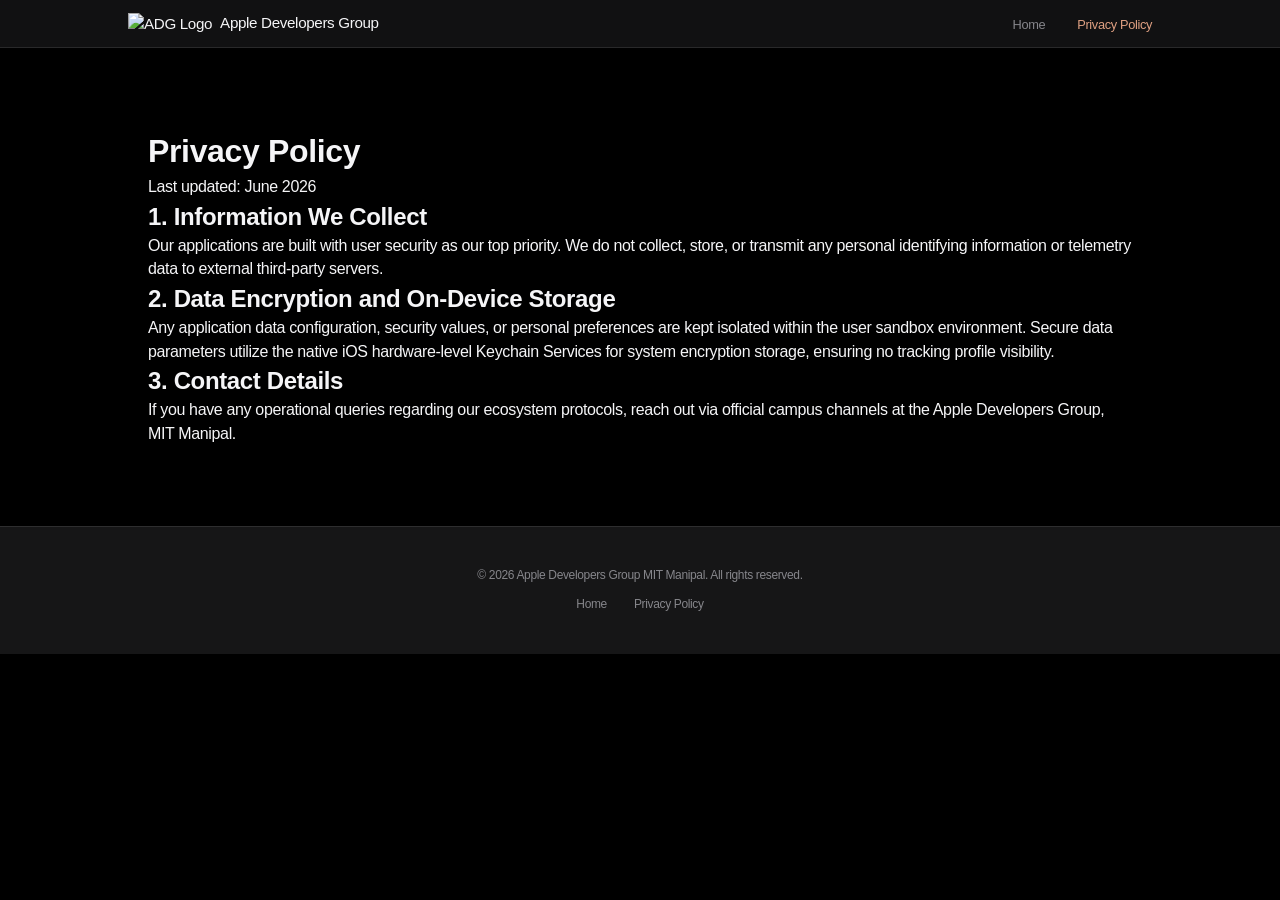
==== docs/privacy.html @ 5d54bd5f "Add privacy policy page to documentation" ====
<!DOCTYPE html>
<html lang="en">
<head>
    <meta charset="UTF-8">
    <meta name="viewport" content="width=device-width, initial-scale=1.0">
    <title>Privacy Policy | Apple Developers Group</title>
    <link rel="stylesheet" href="css/style.css">
</head>
<body>

    <nav class="navbar">
        <a href="index.html" class="nav-brand">
            <img src="assets/ADG_logo.jpeg" alt="ADG Logo" class="nav-logo-img">
            <span>Apple Developers Group</span>
        </a>
        <ul class="nav-links">
            <li><a href="index.html">Home</a></li>
            <li><a href="privacy.html" class="active">Privacy Policy</a></li>
        </ul>
    </nav>

    <div class="main-wrapper">
        <div class="section-container">
            <div class="legal-content">
                <h1>Privacy Policy</h1>
                <div class="date">Last updated: June 2026</div>
                
                <h2>1. Information We Collect</h2>
                <p>Our applications are built with user security as our top priority. We do not collect, store, or transmit any personal identifying information or telemetry data to external third-party servers.</p>
                
                <h2>2. Data Encryption and On-Device Storage</h2>
                <p>Any application data configuration, security values, or personal preferences are kept isolated within the user sandbox environment. Secure data parameters utilize the native iOS hardware-level Keychain Services for system encryption storage, ensuring no tracking profile visibility.</p>
                
                <h2>3. Contact Details</h2>
                <p>If you have any operational queries regarding our ecosystem protocols, reach out via official campus channels at the Apple Developers Group, MIT Manipal.</p>
            </div>
        </div>
    </div>

    <footer class="apple-footer">
        <p>© 2026 Apple Developers Group MIT Manipal. All rights reserved.</p>
        <div class="footer-links">
            <a href="index.html">Home</a>
            <a href="privacy.html">Privacy Policy</a>
        </div>
    </footer>

</body>
</html>
---- docs/css/style.css ----
/* ==========================================================================
   1. Design System & Apple Developer Dark Palette
   ========================================================================== */
:root {
    --bg-main: #000000;          /* Deep pure black */
    --bg-nav: rgba(22, 22, 23, 0.8); /* Apple translucent dark top bar */
    --card-bg: #1c1c1e;          /* Apple system gray 6 dark card background */
    --card-border: rgba(255, 255, 255, 0.08);
    
    /* Typography colors */
    --text-primary: #f5f5f7;     /* Off-white crisp text */
    --text-secondary: #86868b;   /* Apple muted gray text */
    
    /* Logo Accent Colors (Rose Gold / Copper Rust) */
    --accent-copper: #dfa082;    /* Exact hue from ADG_logo.jpeg */
    --accent-hover: #f1b597;     /* Lighter sheen for interactive hover states */
}

/* ==========================================================================
   2. Core System Resets
   ========================================================================== */
* {
    margin: 0;
    padding: 0;
    box-sizing: border-box;
    font-family: -apple-system, BlinkMacSystemFont, "SF Pro Display", "SF Pro Text", "Helvetica Neue", sans-serif;
}

body {
    background-color: var(--bg-main);
    color: var(--text-primary);
    line-height: 1.47059;
    font-weight: 400;
    letter-spacing: -.022em;
    -webkit-font-smoothing: antialiased;
}

/* ==========================================================================
   3. Apple Style Fixed Navigation Bar
   ========================================================================== */
.navbar {
    position: fixed;
    top: 0;
    width: 100%;
    z-index: 9999;
    display: flex;
    justify-content: space-between;
    align-items: center;
    padding: 0 10%;
    height: 48px;                /* Slim Apple developer standard bar height */
    background-color: var(--bg-nav);
    backdrop-filter: blur(20px);
    -webkit-backdrop-filter: blur(20px);
    border-bottom: 1px solid rgba(255, 255, 255, 0.1);
}

.nav-brand {
    display: flex;
    align-items: center;
    gap: 8px;
    text-decoration: none;
    color: var(--text-primary);
    font-weight: 500;
    font-size: 0.95rem;
}

.nav-logo-img {
    height: 22px;                /* Proportional scaling for the navbar icon */
    width: auto;
}

.nav-links {
    display: flex;
    list-style: none;
    gap: 32px;
}

.nav-links a {
    text-decoration: none;
    color: var(--text-secondary);
    font-size: 0.8rem;
    font-weight: 400;
    transition: color 0.3s cubic-bezier(0.25, 1, 0.5, 1);
}

.nav-links a:hover, 
.nav-links a.active {
    color: var(--accent-copper);
}

/* ==========================================================================
   4. Layout Containers & Grid Sections
   ========================================================================== */
.main-wrapper {
    margin-top: 48px; /* Prevents text from slipping behind the pinned bar */
}

/* Developer Site Inspired Large Hero Section */
.hero-section {
    text-align: center;
    padding: 100px 20px 80px 20px;
    background: linear-gradient(180deg, #161617 0%, #000000 100%);
    border-bottom: 1px solid rgba(255, 255, 255, 0.05);
}

.hero-section h1 {
    font-size: 3.5rem;
    font-weight: 700;
    letter-spacing: -0.015em;
    color: var(--text-primary);
    margin-bottom: 16px;
}

.hero-section h1 span {
    background: linear-gradient(135deg, #ffffff 30%, var(--accent-copper) 100%);
    -webkit-background-clip: text;
    -webkit-text-fill-color: transparent;
}

.hero-section p {
    font-size: 1.35rem;
    color: var(--text-secondary);
    max-width: 750px;
    margin: 0 auto 36px auto;
    font-weight: 400;
}

/* Apple Pill Style Buttons */
.apple-btn {
    display: inline-block;
    background-color: var(--accent-copper);
    color: #000000;
    text-decoration: none;
    padding: 10px 22px;
    border-radius: 980px;
    font-weight: 500;
    font-size: 0.85rem;
    letter-spacing: -0.01em;
    transition: all 0.2s ease;
}

.apple-btn:hover {
    background-color: var(--accent-hover);
    transform: translateY(-1px);
}

/* Grid Wrapper matching standard Apple Desktop grid specs */
.section-container {
    max-width: 1024px;
    margin: 0 auto;
    padding: 80px 20px;
}

.section-title {
    font-size: 2rem;
    font-weight: 600;
    letter-spacing: -0.01em;
    margin-bottom: 40px;
    border-bottom: 1px solid rgba(255, 255, 255, 0.1);
    padding-bottom: 12px;
}

/* Grid setup for updates/events */
.apple-grid {
    display: grid;
    grid-template-columns: repeat(2, 1fr); /* 2 Column layout for features */
    gap: 28px;
}

/* Styled Content Containers inspired by Card structures */
.apple-card {
    background: var(--card-bg);
    border: 1px solid var(--card-border);
    border-radius: 14px;
    padding: 32px;
    transition: transform 0.3s ease, border-color 0.3s ease;
}

.apple-card:hover {
    border-color: rgba(223, 160, 130, 0.3); /* Subtle accent glow when hovered */
}

.card-tag {
    font-size: 0.75rem;
    font-weight: 600;
    text-transform: uppercase;
    color: var(--accent-copper);
    letter-spacing: 0.05em;
    margin-bottom: 12px;
}

.apple-card h3 {
    font-size: 1.4rem;
    font-weight: 600;
    margin-bottom: 12px;
}

.apple-card p {
    color: var(--text-secondary);
    font-size: 0.95rem;
    line-height: 1.5;
}

/* Core Board Team Grid Layout */
.team-grid {
    display: grid;
    grid-template-columns: repeat(3, 1fr); /* Clean 3 column display */
    gap: 24px;
}

.member-card {
    background: var(--card-bg);
    border: 1px solid var(--card-border);
    border-radius: 14px;
    overflow: hidden;
    text-align: center;
    padding-bottom: 20px;
}

.member-photo-placeholder {
    width: 100%;
    height: 280px;
    background-color: #2c2c2e;
    background-size: cover;
    background-position: center;
}

.member-card h4 {
    font-size: 1.1rem;
    font-weight: 600;
    margin: 16px 0 4px 0;
}

.member-card span {
    font-size: 0.75rem;
    text-transform: uppercase;
    letter-spacing: 0.05em;
    color: var(--text-secondary);
}

/* Footer Documentation Links */
.apple-footer {
    border-top: 1px solid rgba(255, 255, 255, 0.1);
    background-color: #161617;
    padding: 40px 20px;
    text-align: center;
    font-size: 0.75rem;
    color: var(--text-secondary);
}

.footer-links {
    margin-top: 12px;
}

.footer-links a {
    color: var(--text-secondary);
    text-decoration: none;
    margin: 0 12px;
}

.footer-links a:hover {
    color: var(--accent-copper);
}

/* ==========================================================================
   5. Responsive Mobile Fallbacks
   ========================================================================== */
@media (max-width: 768px) {
    .apple-grid, .team-grid {
        grid-template-columns: 1fr; /* Stack vertically smoothly on compact screens */
    }
    .hero-section h1 {
        font-size: 2.3rem;
    }
}
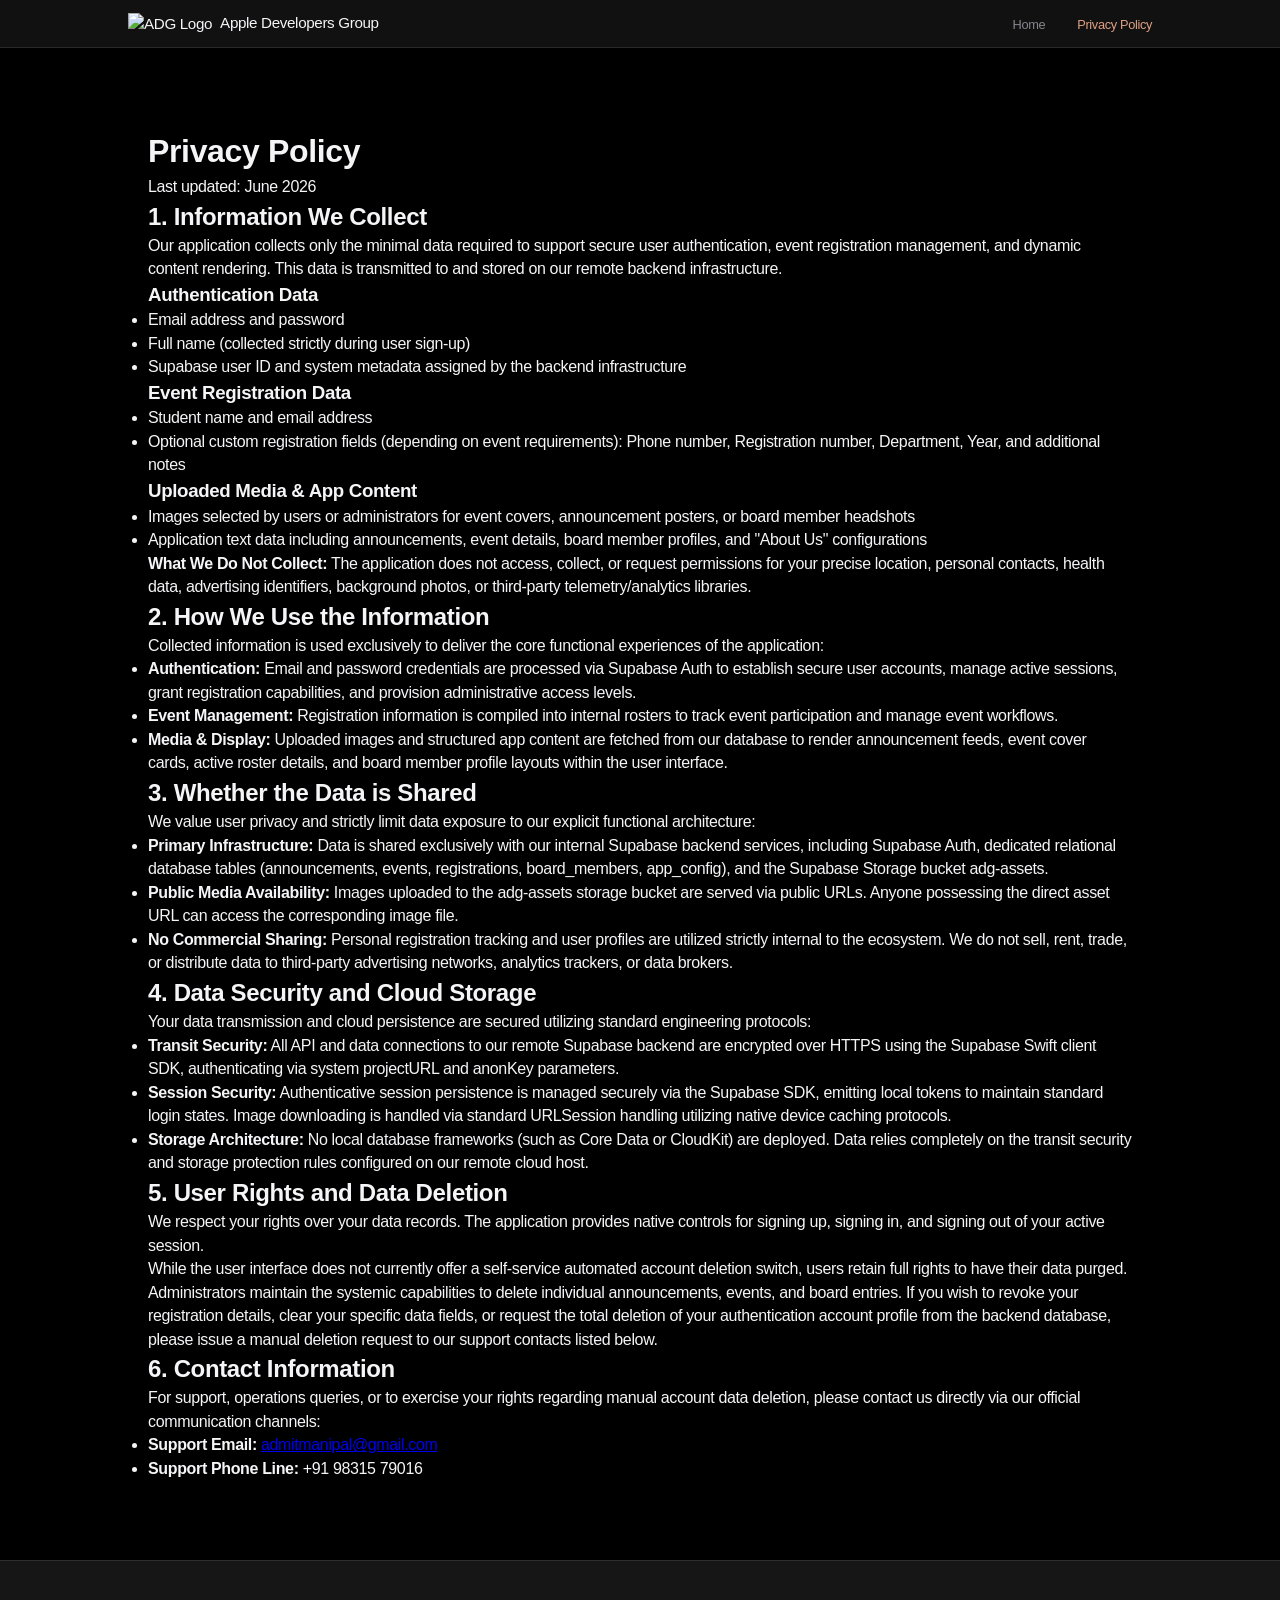
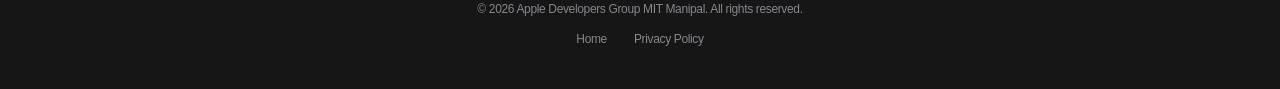
==== commit 537be7c5: "Version 3" ====
--- a/docs/privacy.html
+++ b/docs/privacy.html
@@ -26,13 +26,62 @@
                 <div class="date">Last updated: June 2026</div>
                 
                 <h2>1. Information We Collect</h2>
-                <p>Our applications are built with user security as our top priority. We do not collect, store, or transmit any personal identifying information or telemetry data to external third-party servers.</p>
+                <p>Our application collects only the minimal data required to support secure user authentication, event registration management, and dynamic content rendering. This data is transmitted to and stored on our remote backend infrastructure.</p>
                 
-                <h2>2. Data Encryption and On-Device Storage</h2>
-                <p>Any application data configuration, security values, or personal preferences are kept isolated within the user sandbox environment. Secure data parameters utilize the native iOS hardware-level Keychain Services for system encryption storage, ensuring no tracking profile visibility.</p>
+                <h3>Authentication Data</h3>
+                <ul>
+                    <li>Email address and password</li>
+                    <li>Full name (collected strictly during user sign-up)</li>
+                    <li>Supabase user ID and system metadata assigned by the backend infrastructure</li>
+                </ul>
+
+                <h3>Event Registration Data</h3>
+                <ul>
+                    <li>Student name and email address</li>
+                    <li>Optional custom registration fields (depending on event requirements): Phone number, Registration number, Department, Year, and additional notes</li>
+                </ul>
+
+                <h3>Uploaded Media & App Content</h3>
+                <ul>
+                    <li>Images selected by users or administrators for event covers, announcement posters, or board member headshots</li>
+                    <li>Application text data including announcements, event details, board member profiles, and "About Us" configurations</li>
+                </ul>
+                <p><strong>What We Do Not Collect:</strong> The application does not access, collect, or request permissions for your precise location, personal contacts, health data, advertising identifiers, background photos, or third-party telemetry/analytics libraries.</p>
                 
-                <h2>3. Contact Details</h2>
-                <p>If you have any operational queries regarding our ecosystem protocols, reach out via official campus channels at the Apple Developers Group, MIT Manipal.</p>
+                <h2>2. How We Use the Information</h2>
+                <p>Collected information is used exclusively to deliver the core functional experiences of the application:</p>
+                <ul>
+                    <li><strong>Authentication:</strong> Email and password credentials are processed via Supabase Auth to establish secure user accounts, manage active sessions, grant registration capabilities, and provision administrative access levels.</li>
+                    <li><strong>Event Management:</strong> Registration information is compiled into internal rosters to track event participation and manage event workflows.</li>
+                    <li><strong>Media & Display:</strong> Uploaded images and structured app content are fetched from our database to render announcement feeds, event cover cards, active roster details, and board member profile layouts within the user interface.</li>
+                </ul>
+                
+                <h2>3. Whether the Data is Shared</h2>
+                <p>We value user privacy and strictly limit data exposure to our explicit functional architecture:</p>
+                <ul>
+                    <li><strong>Primary Infrastructure:</strong> Data is shared exclusively with our internal Supabase backend services, including Supabase Auth, dedicated relational database tables (<code>announcements</code>, <code>events</code>, <code>registrations</code>, <code>board_members</code>, <code>app_config</code>), and the Supabase Storage bucket <code>adg-assets</code>.</li>
+                    <li><strong>Public Media Availability:</strong> Images uploaded to the <code>adg-assets</code> storage bucket are served via public URLs. Anyone possessing the direct asset URL can access the corresponding image file.</li>
+                    <li><strong>No Commercial Sharing:</strong> Personal registration tracking and user profiles are utilized strictly internal to the ecosystem. We do not sell, rent, trade, or distribute data to third-party advertising networks, analytics trackers, or data brokers.</li>
+                </ul>
+                
+                <h2>4. Data Security and Cloud Storage</h2>
+                <p>Your data transmission and cloud persistence are secured utilizing standard engineering protocols:</p>
+                <ul>
+                    <li><strong>Transit Security:</strong> All API and data connections to our remote Supabase backend are encrypted over HTTPS using the Supabase Swift client SDK, authenticating via system <code>projectURL</code> and <code>anonKey</code> parameters.</li>
+                    <li><strong>Session Security:</strong> Authenticative session persistence is managed securely via the Supabase SDK, emitting local tokens to maintain standard login states. Image downloading is handled via standard <code>URLSession</code> handling utilizing native device caching protocols.</li>
+                    <li><strong>Storage Architecture:</strong> No local database frameworks (such as Core Data or CloudKit) are deployed. Data relies completely on the transit security and storage protection rules configured on our remote cloud host.</li>
+                </ul>
+
+                <h2>5. User Rights and Data Deletion</h2>
+                <p>We respect your rights over your data records. The application provides native controls for signing up, signing in, and signing out of your active session.</p>
+                <p>While the user interface does not currently offer a self-service automated account deletion switch, users retain full rights to have their data purged. Administrators maintain the systemic capabilities to delete individual announcements, events, and board entries. If you wish to revoke your registration details, clear your specific data fields, or request the total deletion of your authentication account profile from the backend database, please issue a manual deletion request to our support contacts listed below.</p>
+                
+                <h2>6. Contact Information</h2>
+                <p>For support, operations queries, or to exercise your rights regarding manual account data deletion, please contact us directly via our official communication channels:</p>
+                <ul>
+                    <li><strong>Support Email:</strong> <a href="mailto:admitmanipal@gmail.com">admitmanipal@gmail.com</a></li>
+                    <li><strong>Support Phone Line:</strong> +91 98315 79016</li>
+                </ul>
             </div>
         </div>
     </div>
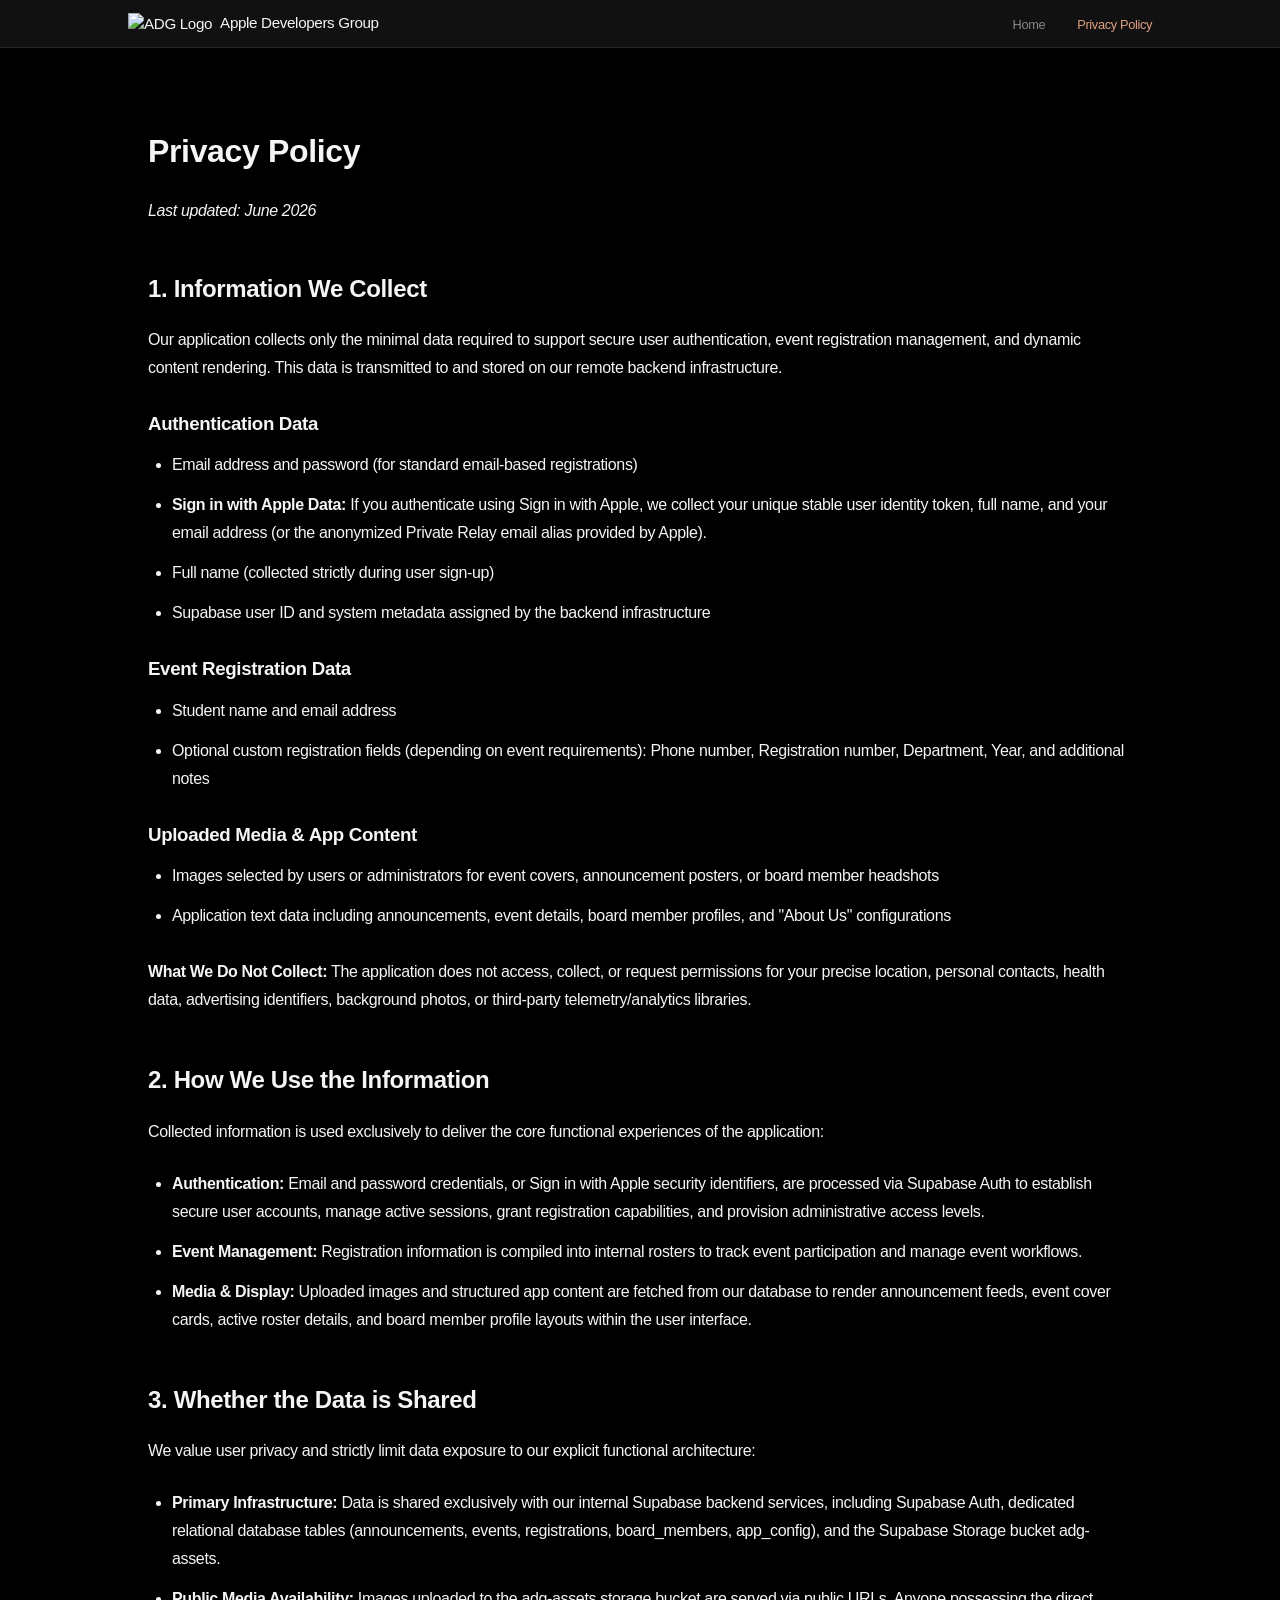
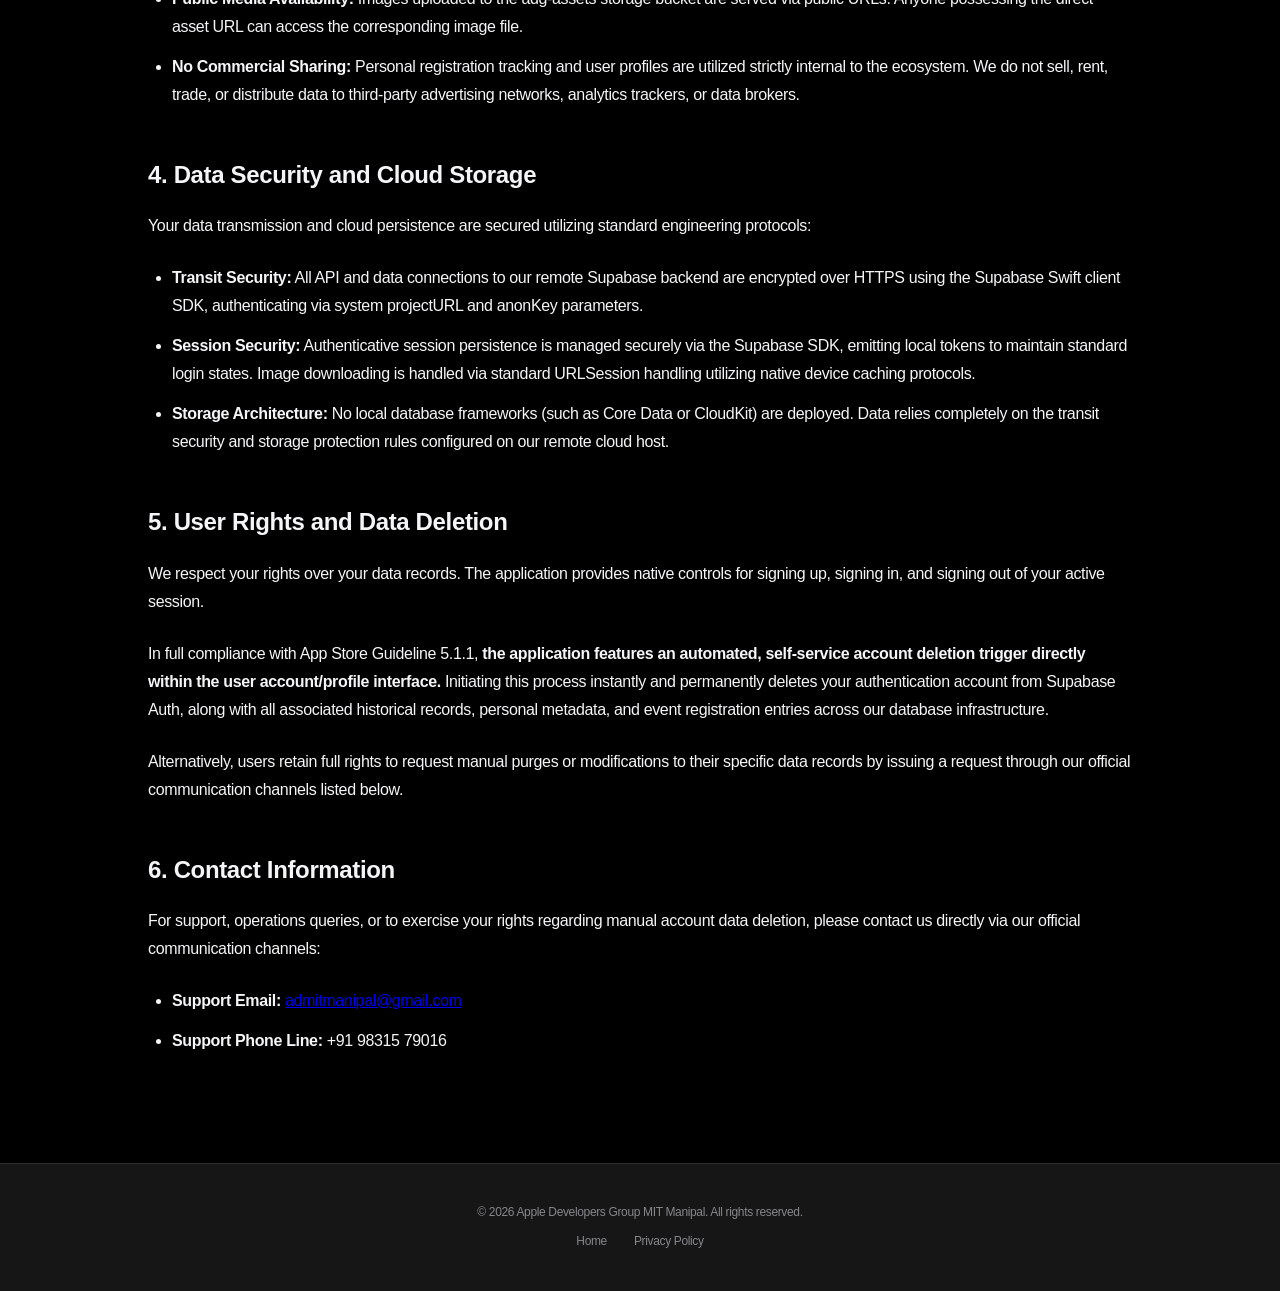
==== commit 639de412: "New privacy policy after sign in with apple" ====
--- a/docs/privacy.html
+++ b/docs/privacy.html
@@ -5,6 +5,36 @@
     <meta name="viewport" content="width=device-width, initial-scale=1.0">
     <title>Privacy Policy | Apple Developers Group</title>
     <link rel="stylesheet" href="css/style.css">
+    <style>
+        /* Enhanced readability tweaks over existing styles */
+        .legal-content h1 {
+            margin-bottom: 24px;
+        }
+        .legal-content .date {
+            margin-bottom: 40px;
+            font-style: italic;
+        }
+        .legal-content h2 {
+            margin-top: 48px;
+            margin-bottom: 20px;
+        }
+        .legal-content h3 {
+            margin-top: 28px;
+            margin-bottom: 14px;
+        }
+        .legal-content p {
+            line-height: 1.75;
+            margin-bottom: 24px;
+        }
+        .legal-content ul {
+            margin-bottom: 28px;
+            padding-left: 24px;
+        }
+        .legal-content li {
+            line-height: 1.75;
+            margin-bottom: 12px; /* Adds breathing room between bullet points */
+        }
+    </style>
 </head>
 <body>
 
@@ -30,7 +60,8 @@
                 
                 <h3>Authentication Data</h3>
                 <ul>
-                    <li>Email address and password</li>
+                    <li>Email address and password (for standard email-based registrations)</li>
+                    <li><strong>Sign in with Apple Data:</strong> If you authenticate using Sign in with Apple, we collect your unique stable user identity token, full name, and your email address (or the anonymized Private Relay email alias provided by Apple).</li>
                     <li>Full name (collected strictly during user sign-up)</li>
                     <li>Supabase user ID and system metadata assigned by the backend infrastructure</li>
                 </ul>
@@ -51,7 +82,7 @@
                 <h2>2. How We Use the Information</h2>
                 <p>Collected information is used exclusively to deliver the core functional experiences of the application:</p>
                 <ul>
-                    <li><strong>Authentication:</strong> Email and password credentials are processed via Supabase Auth to establish secure user accounts, manage active sessions, grant registration capabilities, and provision administrative access levels.</li>
+                    <li><strong>Authentication:</strong> Email and password credentials, or Sign in with Apple security identifiers, are processed via Supabase Auth to establish secure user accounts, manage active sessions, grant registration capabilities, and provision administrative access levels.</li>
                     <li><strong>Event Management:</strong> Registration information is compiled into internal rosters to track event participation and manage event workflows.</li>
                     <li><strong>Media & Display:</strong> Uploaded images and structured app content are fetched from our database to render announcement feeds, event cover cards, active roster details, and board member profile layouts within the user interface.</li>
                 </ul>
@@ -74,7 +105,8 @@
 
                 <h2>5. User Rights and Data Deletion</h2>
                 <p>We respect your rights over your data records. The application provides native controls for signing up, signing in, and signing out of your active session.</p>
-                <p>While the user interface does not currently offer a self-service automated account deletion switch, users retain full rights to have their data purged. Administrators maintain the systemic capabilities to delete individual announcements, events, and board entries. If you wish to revoke your registration details, clear your specific data fields, or request the total deletion of your authentication account profile from the backend database, please issue a manual deletion request to our support contacts listed below.</p>
+                <p>In full compliance with App Store Guideline 5.1.1, <strong>the application features an automated, self-service account deletion trigger directly within the user account/profile interface.</strong> Initiating this process instantly and permanently deletes your authentication account from Supabase Auth, along with all associated historical records, personal metadata, and event registration entries across our database infrastructure.</p>
+                <p>Alternatively, users retain full rights to request manual purges or modifications to their specific data records by issuing a request through our official communication channels listed below.</p>
                 
                 <h2>6. Contact Information</h2>
                 <p>For support, operations queries, or to exercise your rights regarding manual account data deletion, please contact us directly via our official communication channels:</p>
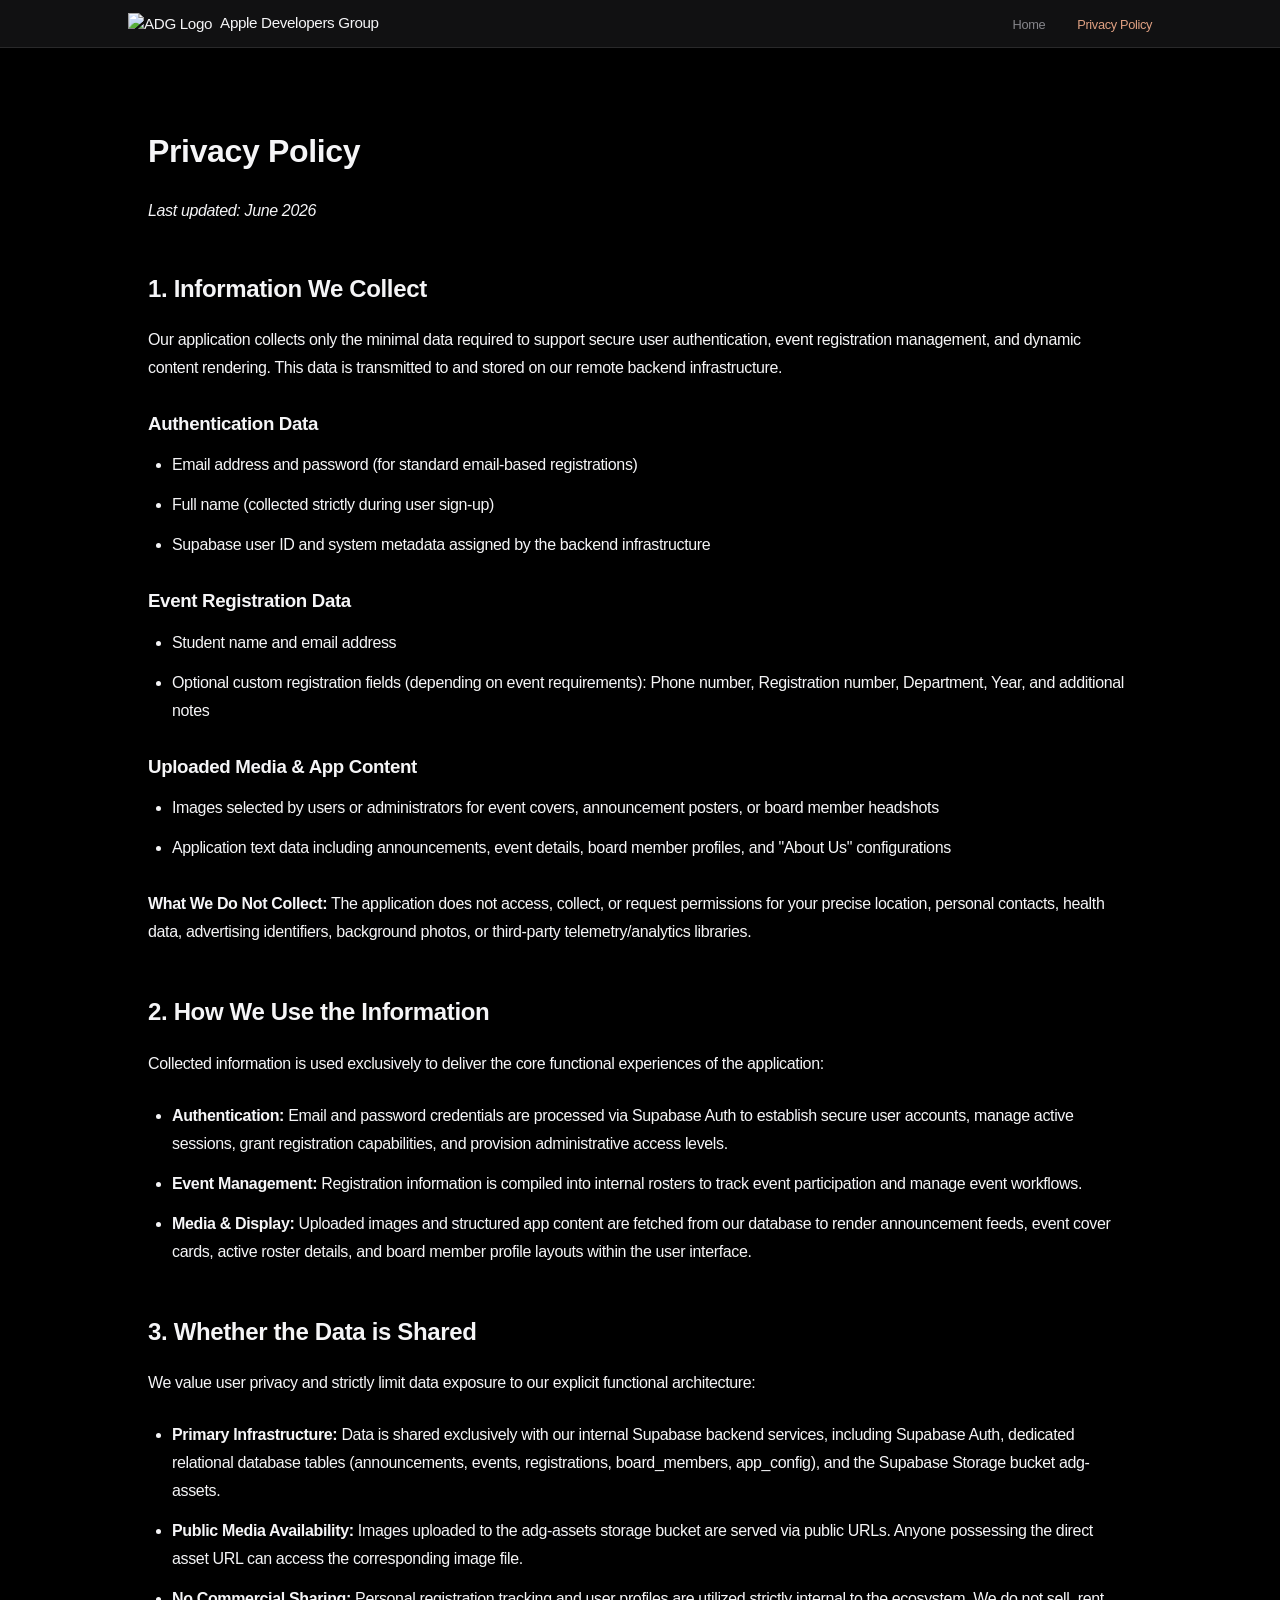
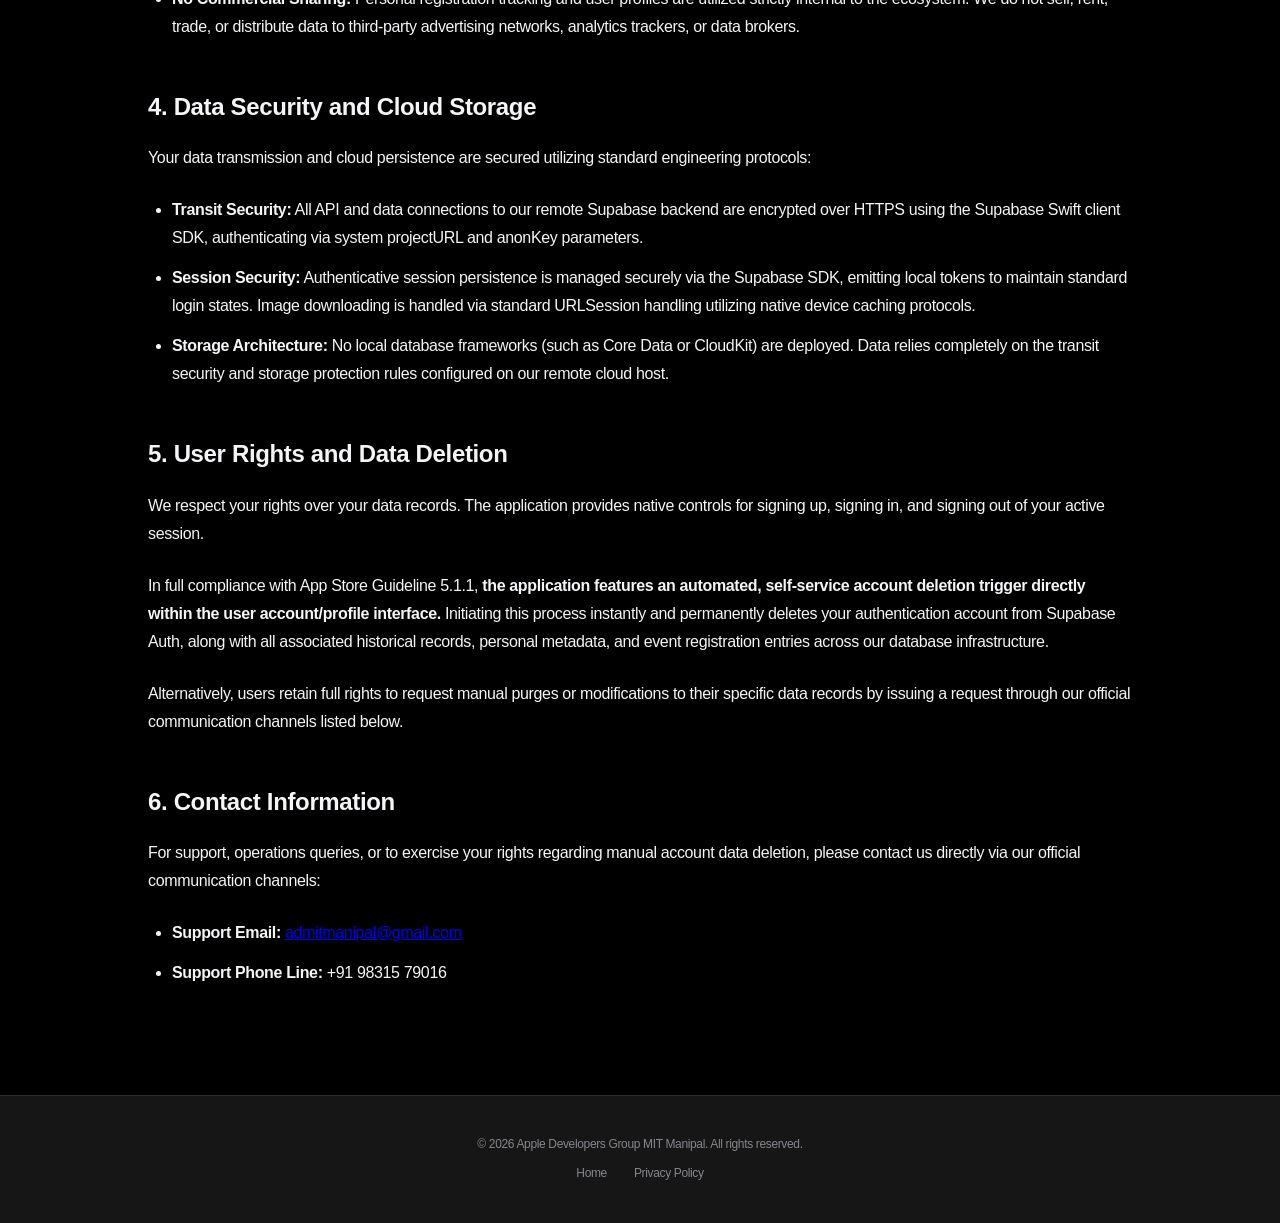
==== commit 1af1a74e: "Apple sign in removed, forgot password introduced." ====
--- a/docs/privacy.html
+++ b/docs/privacy.html
@@ -6,7 +6,7 @@
     <title>Privacy Policy | Apple Developers Group</title>
     <link rel="stylesheet" href="css/style.css">
     <style>
-        /* Enhanced readability tweaks over existing styles */
+        /* Enhanced readability structural spacing layout */
         .legal-content h1 {
             margin-bottom: 24px;
         }
@@ -61,7 +61,6 @@
                 <h3>Authentication Data</h3>
                 <ul>
                     <li>Email address and password (for standard email-based registrations)</li>
-                    <li><strong>Sign in with Apple Data:</strong> If you authenticate using Sign in with Apple, we collect your unique stable user identity token, full name, and your email address (or the anonymized Private Relay email alias provided by Apple).</li>
                     <li>Full name (collected strictly during user sign-up)</li>
                     <li>Supabase user ID and system metadata assigned by the backend infrastructure</li>
                 </ul>
@@ -82,7 +81,7 @@
                 <h2>2. How We Use the Information</h2>
                 <p>Collected information is used exclusively to deliver the core functional experiences of the application:</p>
                 <ul>
-                    <li><strong>Authentication:</strong> Email and password credentials, or Sign in with Apple security identifiers, are processed via Supabase Auth to establish secure user accounts, manage active sessions, grant registration capabilities, and provision administrative access levels.</li>
+                    <li><strong>Authentication:</strong> Email and password credentials are processed via Supabase Auth to establish secure user accounts, manage active sessions, grant registration capabilities, and provision administrative access levels.</li>
                     <li><strong>Event Management:</strong> Registration information is compiled into internal rosters to track event participation and manage event workflows.</li>
                     <li><strong>Media & Display:</strong> Uploaded images and structured app content are fetched from our database to render announcement feeds, event cover cards, active roster details, and board member profile layouts within the user interface.</li>
                 </ul>
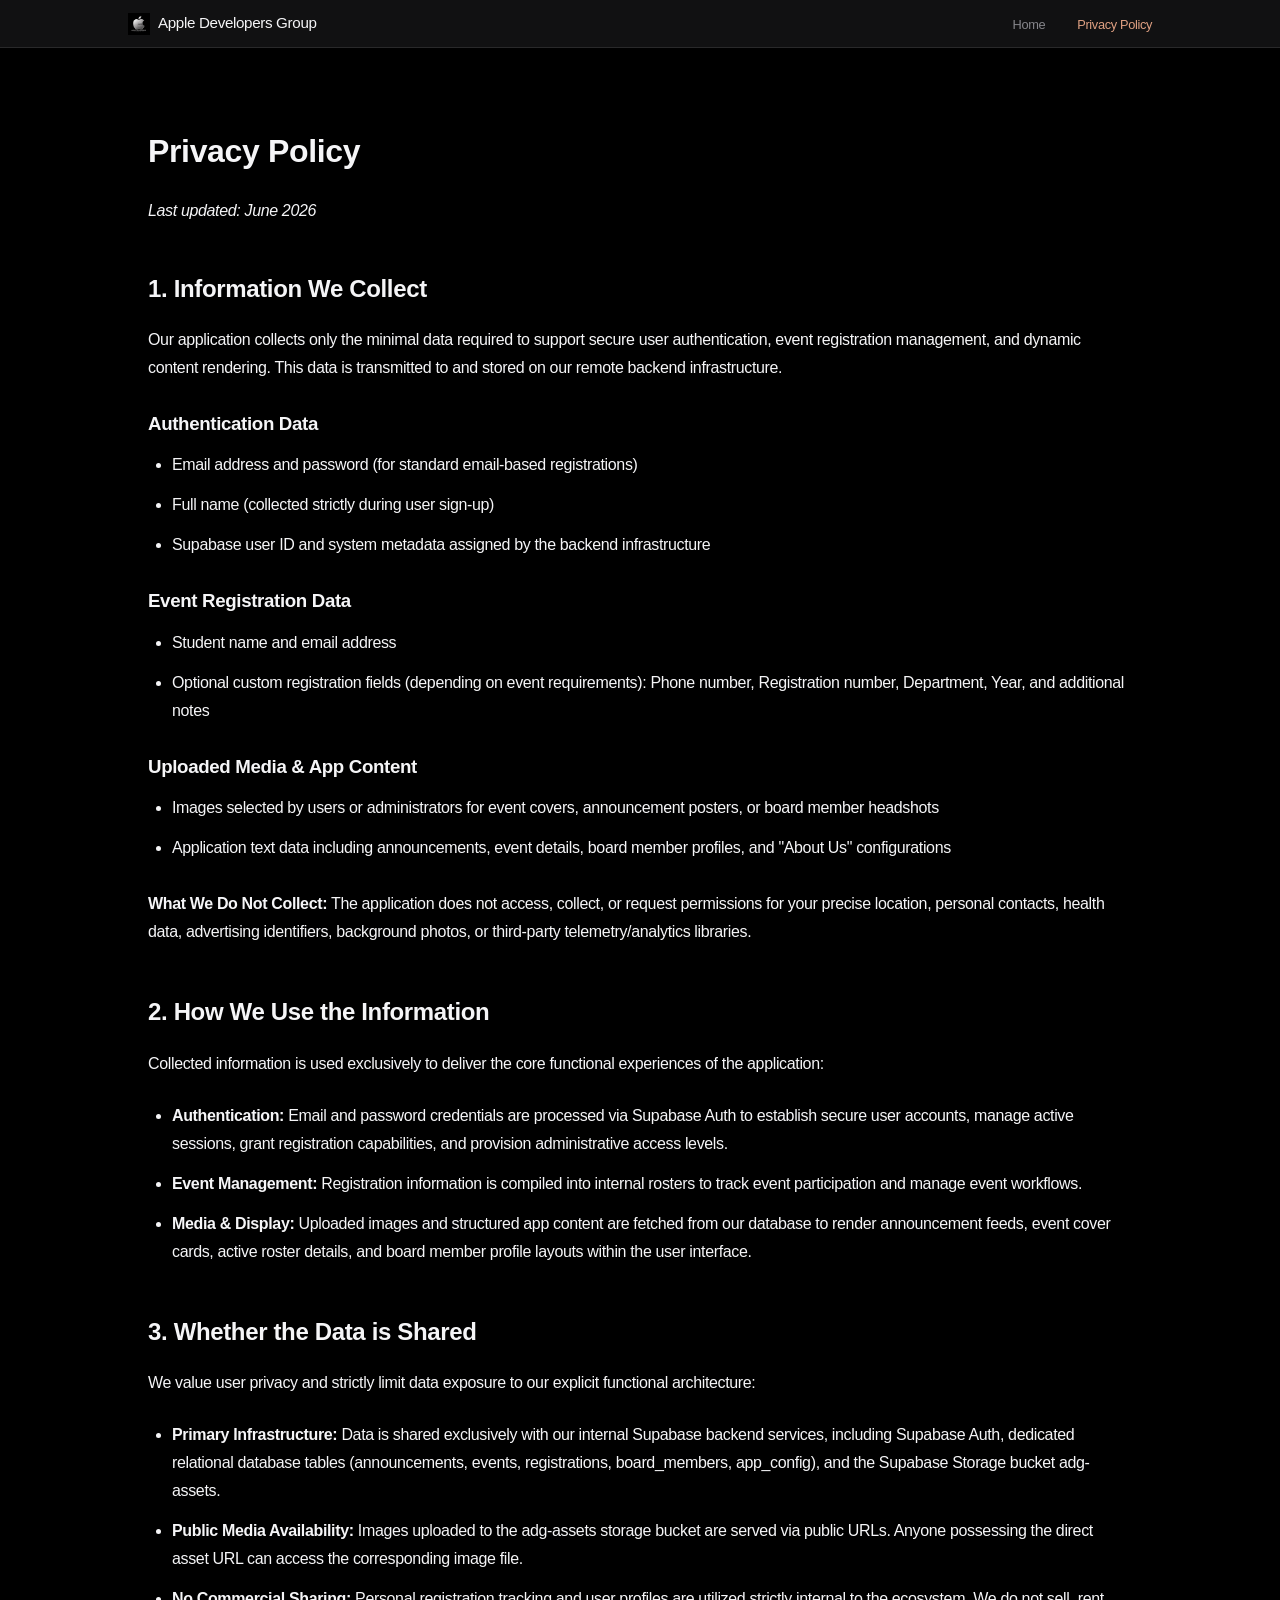
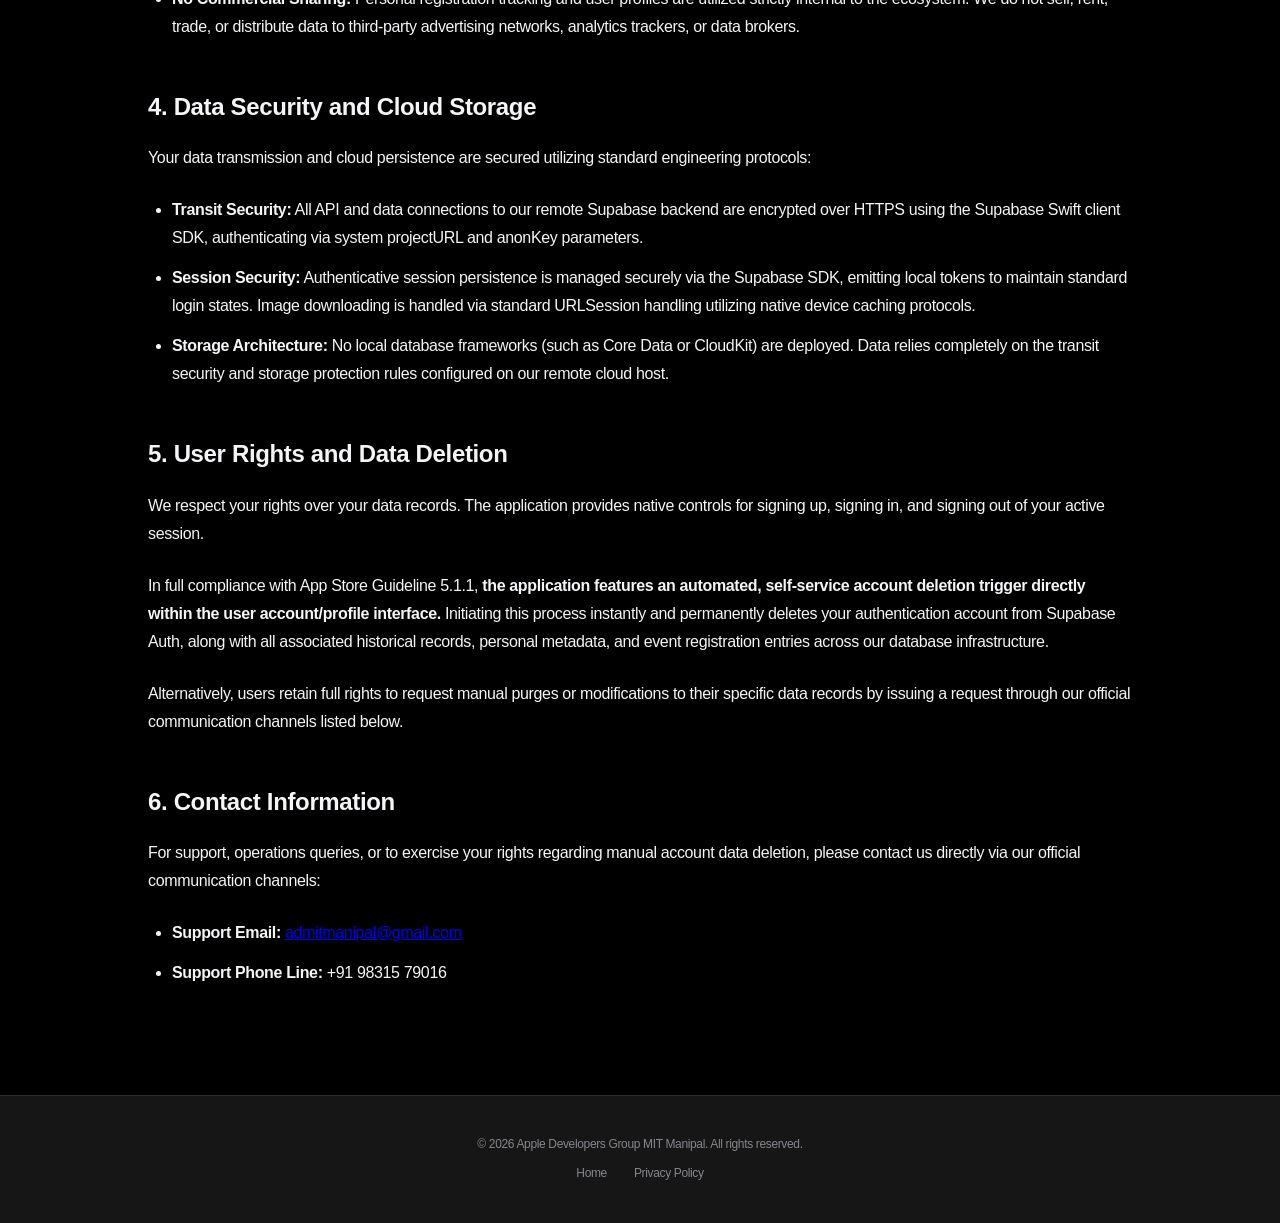
==== commit 74bc8701: "New logo in the privacy page" ====
--- a/docs/privacy.html
+++ b/docs/privacy.html
@@ -40,7 +40,7 @@
 
     <nav class="navbar">
         <a href="index.html" class="nav-brand">
-            <img src="assets/ADG_logo.jpeg" alt="ADG Logo" class="nav-logo-img">
+            <img src="assets/adgnew.jpg" alt="ADG Logo" class="nav-logo-img">
             <span>Apple Developers Group</span>
         </a>
         <ul class="nav-links">
